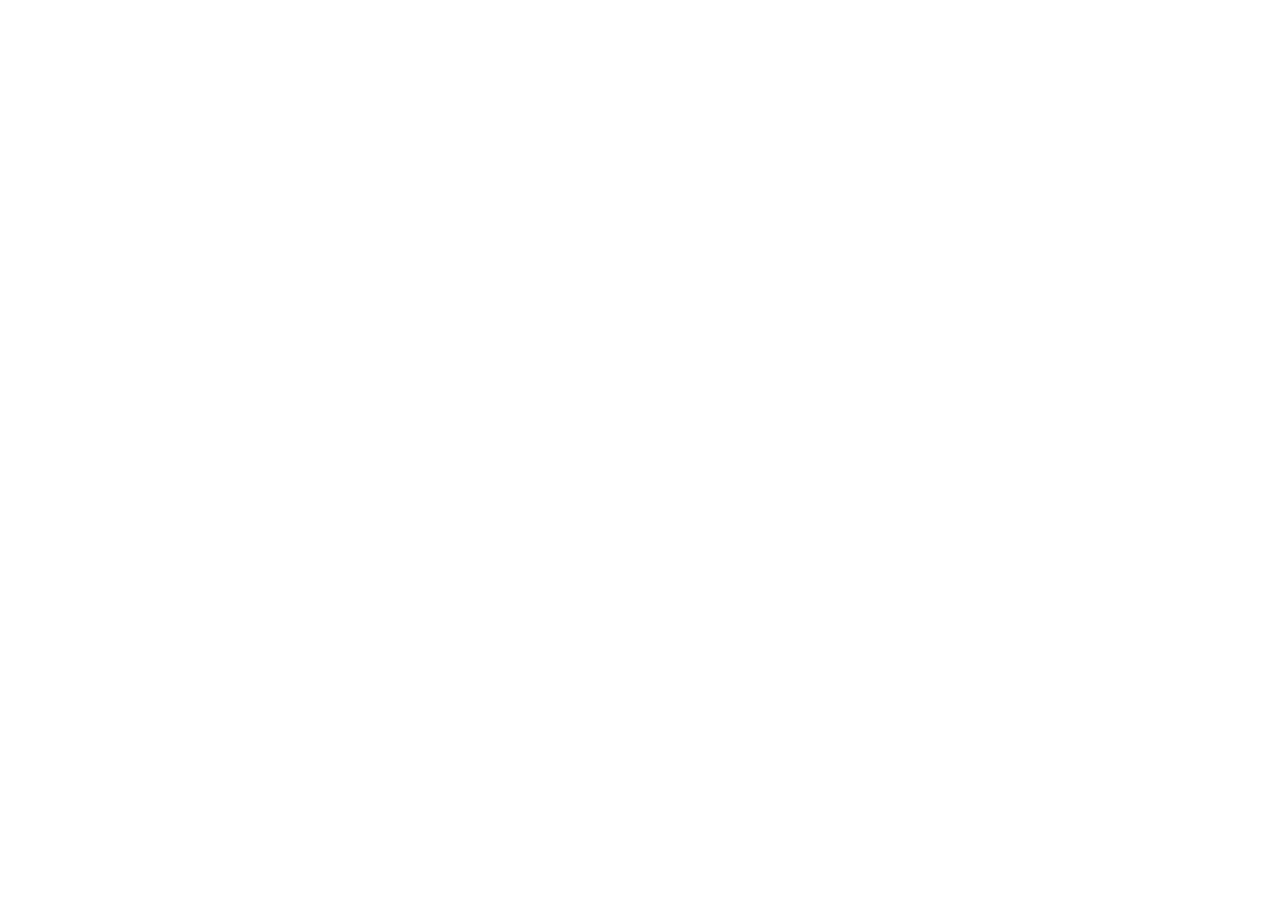
==== contact.html @ 12183ff2 "Add files via upload" ====
<!doctype html>
<html lang="en">
<head>
<meta charset="utf-8">
<meta name="viewport" content="width=device-width, initial-scale=1">
<title>Contact · Soham Chowdhury</title>
<meta name="description" content="Contact details of Soham Chowdhury.">
<link rel="icon" href="images/favicon.svg" type="image/svg+xml">
<link rel="stylesheet" href="assets/style.css">
</head>
<body data-page="contact">
<div id="header"></div>
<main id="main"></main>
<div id="footer"></div>
<noscript><p style="padding:24px">This site needs JavaScript to display its content.</p></noscript>
<script src="content/site.js"></script>
<script src="content/publications.js"></script>
<script src="assets/app.js"></script>
</body>
</html>
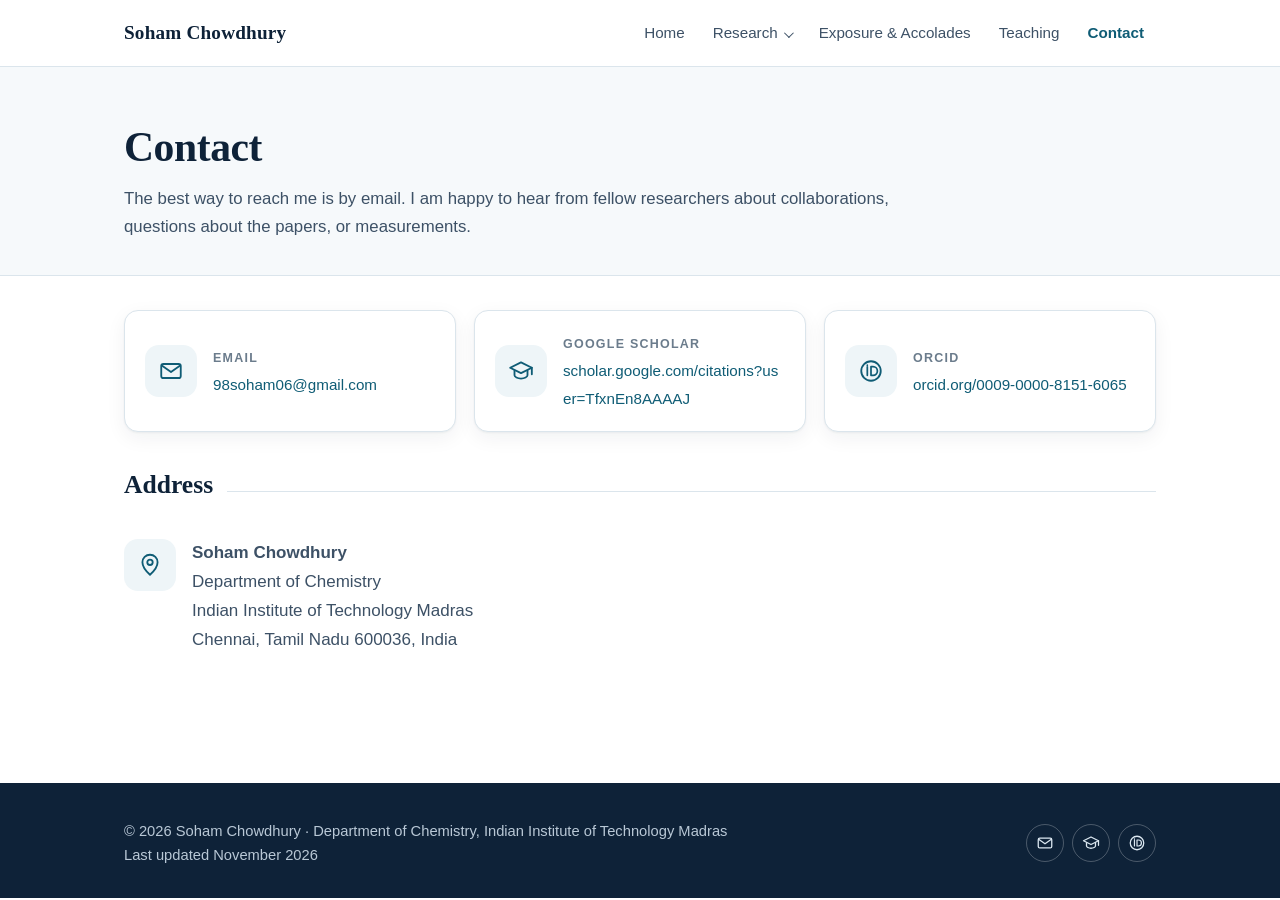
==== commit 3da9acf2: "Add files via upload" ====
--- a/contact.html
+++ b/contact.html
@@ -5,16 +5,16 @@
 <meta name="viewport" content="width=device-width, initial-scale=1">
 <title>Contact · Soham Chowdhury</title>
 <meta name="description" content="Contact details of Soham Chowdhury.">
-<link rel="icon" href="images/favicon.svg" type="image/svg+xml">
-<link rel="stylesheet" href="assets/style.css">
+<link rel="icon" href="favicon.svg" type="image/svg+xml">
+<link rel="stylesheet" href="style.css">
 </head>
 <body data-page="contact">
 <div id="header"></div>
 <main id="main"></main>
 <div id="footer"></div>
 <noscript><p style="padding:24px">This site needs JavaScript to display its content.</p></noscript>
-<script src="content/site.js"></script>
-<script src="content/publications.js"></script>
-<script src="assets/app.js"></script>
+<script src="site.js"></script>
+<script src="publications.js"></script>
+<script src="app.js"></script>
 </body>
 </html>
--- a/style.css
+++ b/style.css
@@ -0,0 +1,241 @@
+/* ------------------------------------------------------------------
+   Soham Chowdhury — academic site
+   Colours and fonts can be changed in the :root block below.
+------------------------------------------------------------------- */
+:root {
+  --ink: #0e2238;
+  --ink-soft: #3d5166;
+  --muted: #6b7c8c;
+  --accent: #1a7a99;
+  --accent-dark: #0f5c75;
+  --tint: #eef5f8;
+  --tint-2: #f6f9fb;
+  --line: #dbe5ec;
+  --bg: #ffffff;
+  --radius: 14px;
+  --shadow: 0 1px 2px rgba(14, 34, 56, .05), 0 6px 20px rgba(14, 34, 56, .06);
+  --serif: "Iowan Old Style", "Palatino Linotype", Palatino, Georgia, "Times New Roman", serif;
+  --sans: -apple-system, BlinkMacSystemFont, "Segoe UI", Roboto, "Helvetica Neue", Arial, sans-serif;
+  --maxw: 1080px;
+}
+
+* { box-sizing: border-box; }
+html { scroll-behavior: smooth; }
+body {
+  margin: 0;
+  font-family: var(--sans);
+  font-size: 17px;
+  line-height: 1.65;
+  color: var(--ink);
+  background: var(--bg);
+  -webkit-font-smoothing: antialiased;
+}
+img { max-width: 100%; display: block; }
+a { color: var(--accent-dark); text-decoration-thickness: 1px; text-underline-offset: 3px; }
+a:hover { color: var(--accent); }
+h1, h2, h3 { font-family: var(--serif); font-weight: 600; line-height: 1.2; margin: 0 0 .5em; color: var(--ink); }
+h1 { font-size: clamp(2.2rem, 5vw, 3.2rem); letter-spacing: -.01em; }
+h2 { font-size: 1.6rem; }
+h3 { font-size: 1.15rem; }
+p { margin: 0 0 1em; }
+.wrap { max-width: var(--maxw); margin: 0 auto; padding: 0 24px; }
+.skip { position: absolute; left: -999px; }
+.skip:focus { left: 12px; top: 12px; background: #fff; padding: 8px 12px; z-index: 100; }
+
+/* ---------- header ---------- */
+.site-header {
+  position: sticky; top: 0; z-index: 50;
+  background: rgba(255, 255, 255, .88);
+  backdrop-filter: saturate(1.4) blur(10px);
+  -webkit-backdrop-filter: saturate(1.4) blur(10px);
+  border-bottom: 1px solid var(--line);
+}
+.site-header .wrap { display: flex; align-items: center; justify-content: space-between; height: 66px; }
+.brand { font-family: var(--serif); font-weight: 600; font-size: 1.2rem; color: var(--ink); text-decoration: none; letter-spacing: .01em; }
+.brand:hover { color: var(--accent-dark); }
+.nav { display: flex; align-items: center; gap: 4px; }
+.nav a, .nav button.drop-btn {
+  font: inherit; font-size: .95rem; color: var(--ink-soft);
+  text-decoration: none; background: none; border: 0; cursor: pointer;
+  padding: 8px 12px; border-radius: 8px;
+}
+.nav a:hover, .nav button.drop-btn:hover { background: var(--tint); color: var(--ink); }
+.nav a.active, .nav .has-drop.active > button.drop-btn { color: var(--accent-dark); font-weight: 600; }
+.has-drop { position: relative; }
+.drop-btn::after { content: ""; display: inline-block; margin-left: 6px; width: 6px; height: 6px; border: solid currentColor; border-width: 0 1.5px 1.5px 0; transform: rotate(45deg) translateY(-2px); }
+.drop-menu {
+  display: none; position: absolute; top: 100%; left: 0; min-width: 190px; padding: 6px;
+  background: #fff; border: 1px solid var(--line); border-radius: 12px; box-shadow: var(--shadow);
+}
+.has-drop:hover .drop-menu, .has-drop.open .drop-menu, .has-drop:focus-within .drop-menu { display: block; }
+.drop-menu a { display: block; }
+.menu-toggle { display: none; }
+
+@media (max-width: 860px) {
+  .menu-toggle { display: inline-flex; align-items: center; gap: 8px; font: inherit; background: none; border: 1px solid var(--line); border-radius: 8px; padding: 7px 12px; cursor: pointer; color: var(--ink); }
+  .nav { display: none; position: absolute; top: 66px; left: 0; right: 0; flex-direction: column; align-items: stretch; background: #fff; border-bottom: 1px solid var(--line); padding: 10px 16px 16px; gap: 0; }
+  .nav.open { display: flex; }
+  .nav a, .nav button.drop-btn { padding: 11px 8px; text-align: left; width: 100%; }
+  .drop-menu { position: static; display: block; border: 0; box-shadow: none; padding: 0 0 0 14px; }
+  .drop-btn::after { display: none; }
+}
+
+/* ---------- hero ---------- */
+.hero {
+  position: relative; overflow: hidden;
+  background:
+    linear-gradient(180deg, rgba(238,245,248,.95), rgba(255,255,255,.97)),
+    url("hex.svg");
+  border-bottom: 1px solid var(--line);
+}
+.hero::before {
+  content: ""; position: absolute; inset: 0; opacity: .5; pointer-events: none;
+  background: url("hex.svg") center / 220px;
+  -webkit-mask-image: linear-gradient(90deg, transparent 20%, #000 100%);
+  mask-image: linear-gradient(90deg, transparent 20%, #000 100%);
+}
+.hero .wrap { position: relative; display: grid; grid-template-columns: 1.55fr 1fr; gap: 56px; align-items: center; padding-top: 72px; padding-bottom: 72px; }
+.eyebrow { font-size: .8rem; letter-spacing: .14em; text-transform: uppercase; color: var(--accent-dark); font-weight: 600; margin-bottom: 14px; }
+.hero .affil { color: var(--ink-soft); margin-bottom: 18px; }
+.hero .lead { font-size: 1.15rem; color: var(--ink-soft); max-width: 36em; }
+.portrait { justify-self: center; width: 100%; max-width: 330px; }
+.portrait img { width: 100%; aspect-ratio: 4 / 5; object-fit: cover; object-position: top; border-radius: 22px; box-shadow: var(--shadow); border: 6px solid #fff; }
+.open-to-work { display: inline-flex; gap: 10px; align-items: center; margin-top: 18px; padding: 9px 14px; background: #fff; border: 1px solid var(--line); border-left: 3px solid var(--accent); border-radius: 10px; font-size: .95rem; color: var(--ink-soft); }
+
+@media (max-width: 860px) {
+  .hero .wrap { grid-template-columns: 1fr; gap: 32px; padding-top: 40px; padding-bottom: 48px; }
+  .portrait { order: -1; max-width: 220px; }
+}
+
+/* ---------- buttons & icon row ---------- */
+.btn-row { display: flex; flex-wrap: wrap; gap: 10px; margin: 22px 0 18px; }
+.btn { display: inline-flex; align-items: center; gap: 8px; padding: 10px 18px; border-radius: 999px; font-size: .95rem; font-weight: 600; text-decoration: none; border: 1px solid var(--accent-dark); }
+.btn.primary { background: var(--accent-dark); color: #fff; }
+.btn.primary:hover { background: var(--ink); border-color: var(--ink); color: #fff; }
+.btn.ghost { color: var(--accent-dark); background: #fff; }
+.btn.ghost:hover { background: var(--tint); }
+.icon-row { display: flex; flex-wrap: wrap; gap: 8px; }
+.icon-link { display: inline-flex; width: 42px; height: 42px; align-items: center; justify-content: center; border-radius: 50%; background: #fff; border: 1px solid var(--line); color: var(--ink-soft); transition: .15s; }
+.icon-link:hover { color: #fff; background: var(--accent-dark); border-color: var(--accent-dark); }
+.icon { width: 21px; height: 21px; display: block; }
+
+/* ---------- sections ---------- */
+section.block { padding: 64px 0 8px; }
+.page-head { padding: 56px 0 16px; border-bottom: 1px solid var(--line); background: var(--tint-2); }
+.page-head h1 { font-size: clamp(1.9rem, 4vw, 2.6rem); margin-bottom: .3em; }
+.page-head p { color: var(--ink-soft); max-width: 46em; margin: 0 0 18px; font-size: 1.05rem; }
+.section-title { display: flex; align-items: center; gap: 14px; margin-bottom: 26px; }
+.section-title::after { content: ""; flex: 1; height: 1px; background: var(--line); }
+main > .wrap:last-child, main > section:last-child { padding-bottom: 72px; }
+.two-col { display: grid; grid-template-columns: 1fr 1fr; gap: 48px; }
+@media (max-width: 860px) { .two-col { grid-template-columns: 1fr; gap: 8px; } }
+.bio p { max-width: 52em; }
+
+.cards { display: grid; grid-template-columns: repeat(auto-fill, minmax(240px, 1fr)); gap: 18px; }
+.card {
+  background: #fff; border: 1px solid var(--line); border-radius: var(--radius);
+  padding: 22px 22px 18px; box-shadow: var(--shadow);
+}
+.card h3 { margin-bottom: .4em; }
+.card p { color: var(--ink-soft); font-size: .97rem; margin: 0; }
+.card.accent-top { border-top: 3px solid var(--accent); }
+
+.timeline { list-style: none; margin: 0; padding: 0; }
+.timeline li { position: relative; padding: 0 0 22px 22px; border-left: 2px solid var(--line); margin-left: 6px; }
+.timeline li::before { content: ""; position: absolute; left: -7px; top: 6px; width: 12px; height: 12px; background: #fff; border: 2px solid var(--accent); border-radius: 50%; }
+.timeline li:last-child { border-left-color: transparent; padding-bottom: 6px; }
+.timeline .when { font-size: .82rem; letter-spacing: .06em; text-transform: uppercase; color: var(--accent-dark); font-weight: 600; }
+.timeline .what { font-weight: 600; }
+.timeline .where, .timeline .note { color: var(--ink-soft); font-size: .95rem; }
+
+.news { list-style: none; padding: 0; margin: 0; }
+.news li { display: grid; grid-template-columns: 90px 1fr; gap: 16px; padding: 12px 0; border-bottom: 1px solid var(--line); }
+.news li:last-child { border-bottom: 0; }
+.news .date { color: var(--accent-dark); font-weight: 600; font-size: .9rem; }
+@media (max-width: 560px) { .news li { grid-template-columns: 1fr; gap: 2px; } }
+
+/* ---------- research ---------- */
+.theme { display: grid; grid-template-columns: 56px 1fr; gap: 20px; padding: 26px 0; border-bottom: 1px solid var(--line); }
+.theme:last-child { border-bottom: 0; }
+.theme .num { font-family: var(--serif); font-size: 2rem; color: var(--accent); line-height: 1; }
+.theme p { color: var(--ink-soft); max-width: 50em; }
+.related { font-size: .9rem; color: var(--muted); }
+.related a { margin-right: 10px; }
+
+/* ---------- instruments ---------- */
+.photo-pair { display: grid; grid-template-columns: 1fr 1fr; gap: 18px; margin: 32px 0 8px; }
+.photo-pair figure { margin: 0; }
+.photo-pair img { width: 100%; aspect-ratio: 2 / 1; object-fit: cover; border-radius: var(--radius); box-shadow: var(--shadow); }
+figcaption { font-size: .88rem; color: var(--muted); margin-top: 8px; }
+@media (max-width: 700px) { .photo-pair { grid-template-columns: 1fr; } }
+.inst-grid { display: grid; grid-template-columns: repeat(auto-fill, minmax(320px, 1fr)); gap: 22px; }
+.inst { background: #fff; border: 1px solid var(--line); border-radius: var(--radius); overflow: hidden; box-shadow: var(--shadow); display: flex; flex-direction: column; }
+.inst .ph { aspect-ratio: 16 / 9; background: var(--tint); display: flex; align-items: center; justify-content: center; flex-direction: column; gap: 6px; color: var(--muted); font-size: .85rem; border-bottom: 1px dashed var(--line); }
+.inst .ph svg { width: 30px; height: 30px; opacity: .6; }
+.inst img.shot { width: 100%; aspect-ratio: 16 / 9; object-fit: cover; }
+.inst .body { padding: 18px 20px 20px; }
+.inst .tag { font-size: .75rem; letter-spacing: .1em; text-transform: uppercase; color: var(--accent-dark); font-weight: 600; margin-bottom: 4px; }
+.inst h3 { font-size: 1.08rem; margin-bottom: .45em; }
+.inst p { color: var(--ink-soft); font-size: .95rem; margin: 0; }
+
+/* ---------- publications ---------- */
+.stats { display: flex; flex-wrap: wrap; gap: 28px; margin: 6px 0 10px; }
+.stat b { display: block; font-family: var(--serif); font-size: 1.9rem; line-height: 1; color: var(--accent-dark); }
+.stat span { font-size: .85rem; color: var(--muted); }
+.toolbar { display: flex; flex-wrap: wrap; gap: 12px; align-items: center; justify-content: space-between; margin: 28px 0 8px; }
+.filters { display: flex; flex-wrap: wrap; gap: 8px; }
+.chip { font: inherit; font-size: .9rem; padding: 7px 14px; border-radius: 999px; border: 1px solid var(--line); background: #fff; color: var(--ink-soft); cursor: pointer; }
+.chip:hover { background: var(--tint); }
+.chip.on { background: var(--accent-dark); border-color: var(--accent-dark); color: #fff; }
+.search { font: inherit; font-size: .95rem; padding: 9px 14px; border: 1px solid var(--line); border-radius: 999px; min-width: 230px; background: #fff; color: var(--ink); }
+.search:focus, .chip:focus-visible { outline: 2px solid var(--accent); outline-offset: 2px; }
+.year-head { font-family: var(--serif); font-size: 1.35rem; margin: 34px 0 6px; padding-bottom: 6px; border-bottom: 1px solid var(--line); color: var(--accent-dark); }
+.pub { display: grid; grid-template-columns: 38px 1fr; gap: 10px; padding: 16px 0; border-bottom: 1px solid var(--line); }
+.pub:last-child { border-bottom: 0; }
+.pub .n { color: var(--muted); font-size: .9rem; padding-top: 2px; text-align: right; }
+.pub .t { font-weight: 600; line-height: 1.4; margin-bottom: 4px; }
+.pub .a { color: var(--ink-soft); font-size: .95rem; }
+.pub .a b { color: var(--ink); }
+.pub .j { font-size: .95rem; color: var(--ink-soft); margin-top: 2px; }
+.pub .j i { color: var(--ink); }
+.pub .links { margin-top: 8px; display: flex; gap: 8px; flex-wrap: wrap; }
+.mini { font-size: .8rem; font-weight: 600; text-decoration: none; padding: 3px 11px; border-radius: 999px; border: 1px solid var(--line); color: var(--accent-dark); background: var(--tint-2); }
+.mini:hover { background: var(--accent-dark); color: #fff; border-color: var(--accent-dark); }
+.badge { display: inline-block; font-size: .7rem; letter-spacing: .06em; text-transform: uppercase; font-weight: 700; color: var(--accent-dark); background: var(--tint); padding: 2px 8px; border-radius: 999px; margin-left: 8px; vertical-align: 2px; }
+.empty { color: var(--muted); padding: 30px 0; }
+.note-small { font-size: .88rem; color: var(--muted); margin-top: 26px; }
+
+/* ---------- timeline-style list pages ---------- */
+.entry { padding: 20px 22px; background: #fff; border: 1px solid var(--line); border-radius: var(--radius); box-shadow: var(--shadow); margin-bottom: 16px; display: grid; grid-template-columns: 170px 1fr; gap: 20px; }
+.entry .when { color: var(--accent-dark); font-weight: 600; font-size: .92rem; }
+.entry h3 { margin-bottom: .2em; }
+.entry .where { color: var(--ink-soft); font-size: .95rem; }
+.entry p { margin: 8px 0 0; color: var(--ink-soft); font-size: .95rem; }
+@media (max-width: 640px) { .entry { grid-template-columns: 1fr; gap: 4px; } }
+table.courses { width: 100%; border-collapse: collapse; background: #fff; border: 1px solid var(--line); border-radius: var(--radius); overflow: hidden; box-shadow: var(--shadow); font-size: .95rem; }
+table.courses th { text-align: left; background: var(--tint); font-weight: 600; padding: 12px 16px; font-size: .82rem; letter-spacing: .06em; text-transform: uppercase; color: var(--ink-soft); }
+table.courses td { padding: 12px 16px; border-top: 1px solid var(--line); vertical-align: top; }
+.table-wrap { overflow-x: auto; }
+
+/* ---------- contact ---------- */
+.contact-grid { display: grid; grid-template-columns: repeat(auto-fill, minmax(300px, 1fr)); gap: 18px; }
+.contact-card { display: grid; grid-template-columns: 52px 1fr; gap: 16px; align-items: center; padding: 18px 20px; background: #fff; border: 1px solid var(--line); border-radius: var(--radius); box-shadow: var(--shadow); text-decoration: none; color: var(--ink); transition: .15s; }
+.contact-card:hover { border-color: var(--accent); transform: translateY(-1px); color: var(--ink); }
+.contact-card .ic { width: 52px; height: 52px; border-radius: 14px; background: var(--tint); color: var(--accent-dark); display: flex; align-items: center; justify-content: center; }
+.contact-card .ic .icon { width: 26px; height: 26px; }
+.contact-card .lbl { font-size: .78rem; text-transform: uppercase; letter-spacing: .1em; color: var(--muted); font-weight: 600; }
+.contact-card .txt { color: var(--accent-dark); font-size: .95rem; word-break: break-all; }
+address { font-style: normal; color: var(--ink-soft); line-height: 1.7; }
+
+/* ---------- footer ---------- */
+.site-footer { background: var(--ink); color: #b9c8d6; padding: 36px 0 30px; margin-top: 56px; font-size: .92rem; }
+.site-footer .wrap { display: flex; flex-wrap: wrap; justify-content: space-between; gap: 18px; align-items: center; }
+.site-footer a { color: #dce8f1; }
+.site-footer .icon-link { background: transparent; border-color: rgba(255,255,255,.25); color: #dce8f1; width: 38px; height: 38px; }
+.site-footer .icon-link:hover { background: #fff; color: var(--ink); border-color: #fff; }
+.site-footer .icon { width: 18px; height: 18px; }
+
+@media print {
+  .site-header, .site-footer, .toolbar, .btn-row, .icon-row { display: none; }
+  body { font-size: 12pt; }
+}
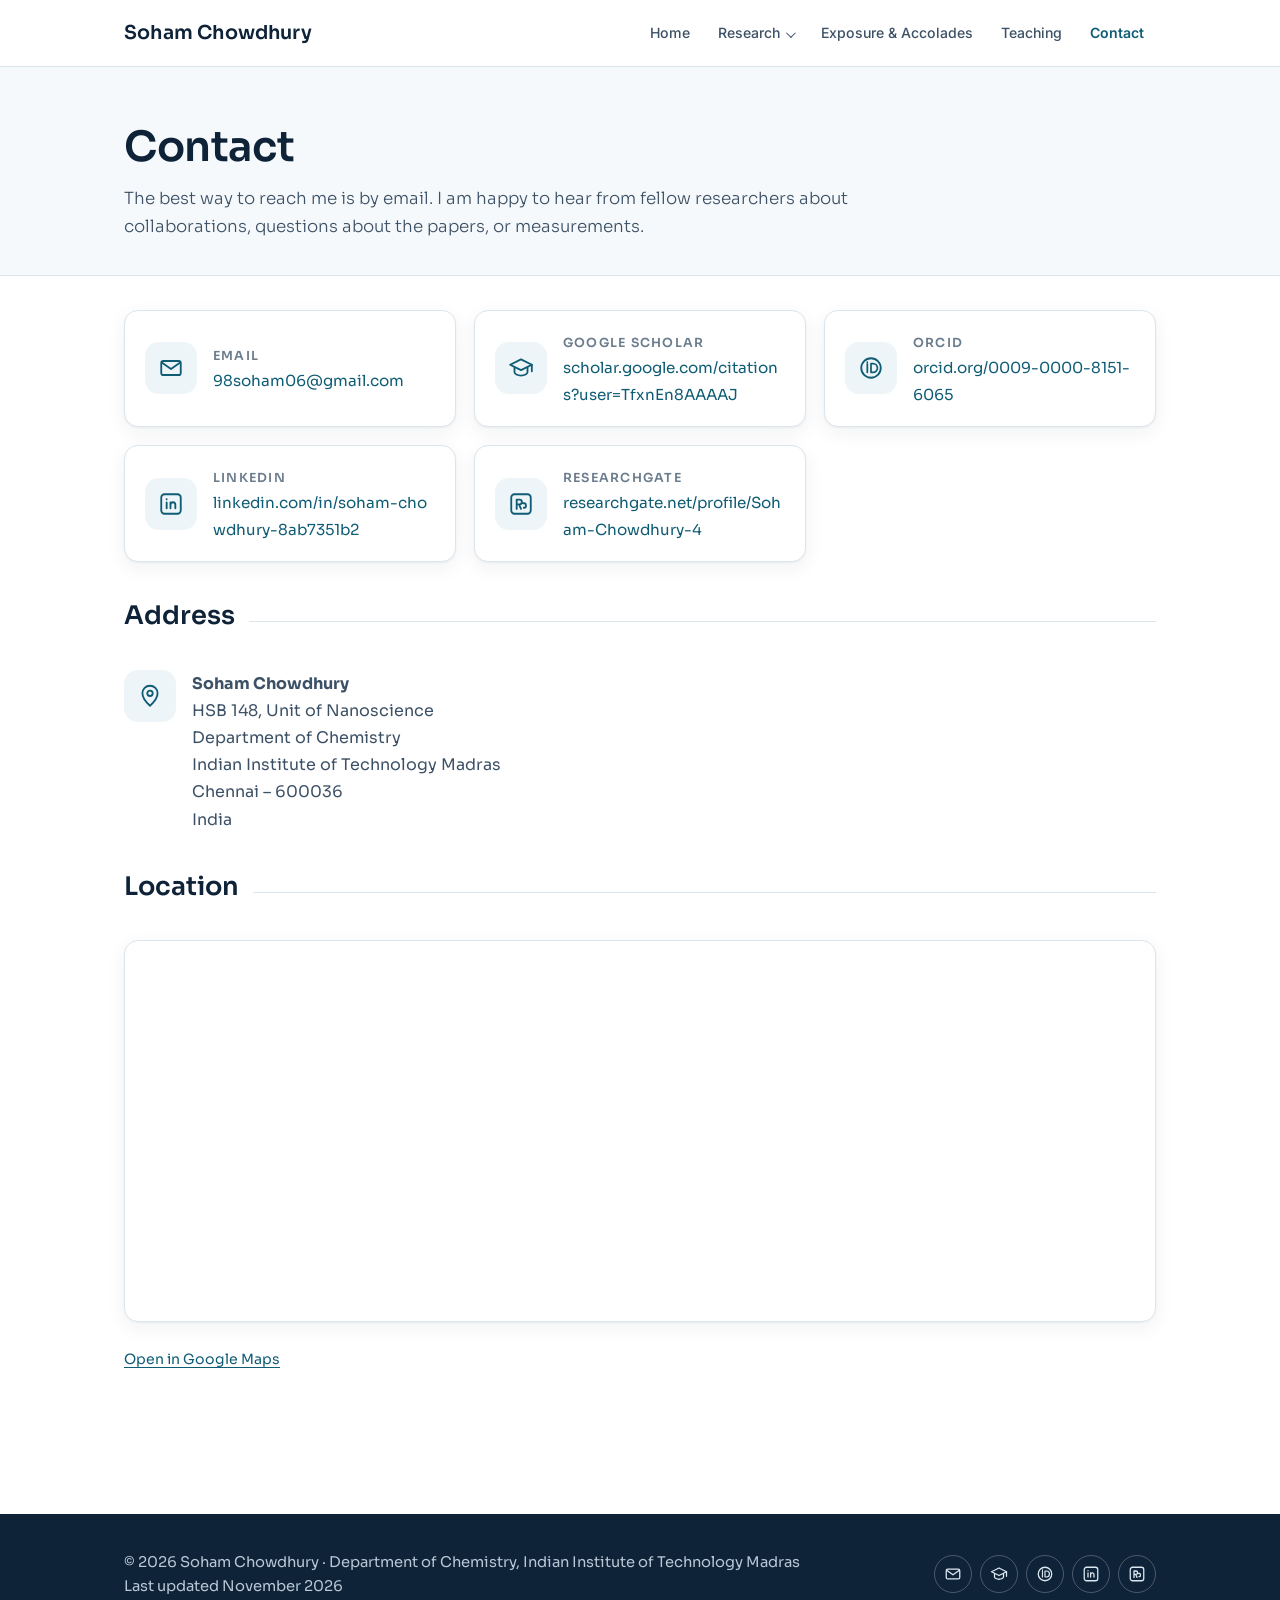
==== commit 6ec0ab04: "Use Sora and Inter fonts, add ISRO logo Co-Authored-By: Claude Sonnet 5.5 <noreply@anthropic.com> Cl" ====
--- a/contact.html
+++ b/contact.html
@@ -6,6 +6,9 @@
 <title>Contact · Soham Chowdhury</title>
 <meta name="description" content="Contact details of Soham Chowdhury.">
 <link rel="icon" href="favicon.svg" type="image/svg+xml">
+<link rel="preconnect" href="https://fonts.googleapis.com">
+<link rel="preconnect" href="https://fonts.gstatic.com" crossorigin>
+<link href="https://fonts.googleapis.com/css2?family=Inter:wght@500&family=Sora:wght@300;400;500;600;700&display=swap" rel="stylesheet">
 <link rel="stylesheet" href="style.css">
 </head>
 <body data-page="contact">
--- a/style.css
+++ b/style.css
@@ -14,8 +14,8 @@
   --bg: #ffffff;
   --radius: 14px;
   --shadow: 0 1px 2px rgba(14, 34, 56, .05), 0 6px 20px rgba(14, 34, 56, .06);
-  --serif: "Iowan Old Style", "Palatino Linotype", Palatino, Georgia, "Times New Roman", serif;
-  --sans: -apple-system, BlinkMacSystemFont, "Segoe UI", Roboto, "Helvetica Neue", Arial, sans-serif;
+  --serif: "Sora", -apple-system, BlinkMacSystemFont, "Segoe UI", Roboto, "Helvetica Neue", sans-serif;
+  --sans: "Sora", -apple-system, BlinkMacSystemFont, "Segoe UI", Roboto, "Helvetica Neue", sans-serif;
   --maxw: 1080px;
 }
 
@@ -24,7 +24,7 @@
 body {
   margin: 0;
   font-family: var(--sans);
-  font-size: 17px;
+  font-size: 16px;
   line-height: 1.65;
   color: var(--ink);
   background: var(--bg);
@@ -34,7 +34,7 @@
 a { color: var(--accent-dark); text-decoration-thickness: 1px; text-underline-offset: 3px; }
 a:hover { color: var(--accent); }
 h1, h2, h3 { font-family: var(--serif); font-weight: 600; line-height: 1.2; margin: 0 0 .5em; color: var(--ink); }
-h1 { font-size: clamp(2.2rem, 5vw, 3.2rem); letter-spacing: -.01em; }
+h1 { font-size: clamp(2rem, 4.4vw, 2.8rem); letter-spacing: -.01em; }
 h2 { font-size: 1.6rem; }
 h3 { font-size: 1.15rem; }
 p { margin: 0 0 1em; }
@@ -239,3 +239,35 @@
   .site-header, .site-footer, .toolbar, .btn-row, .icon-row { display: none; }
   body { font-size: 12pt; }
 }
+
+/* ---------- funding & group logo ---------- */
+.group-logo { display: inline-block; margin: 2px 0 6px; }
+.group-logo img { height: 56px; width: auto; display: block; }
+.fund-grid { display: grid; grid-template-columns: repeat(auto-fill, minmax(240px, 1fr)); gap: 18px; }
+.fund { display: grid; grid-template-columns: 64px 1fr; gap: 14px; align-items: center; padding: 18px 20px; background: #fff; border: 1px solid var(--line); border-radius: var(--radius); box-shadow: var(--shadow); color: var(--ink); text-decoration: none; }
+a.fund:hover { border-color: var(--accent); color: var(--ink); }
+.fund-logo { width: 64px; height: 64px; display: flex; align-items: center; justify-content: center; background: #fff; border: 1px solid var(--line); border-radius: 12px; padding: 8px; }
+.fund-logo img { max-width: 100%; max-height: 100%; object-fit: contain; }
+.fund-logo span { font-family: var(--serif); font-weight: 600; color: var(--accent-dark); font-size: .95rem; text-align: center; line-height: 1.15; }
+.fund h3 { font-size: 1rem; margin-bottom: .25em; }
+.fund p { margin: 0; color: var(--ink-soft); font-size: .92rem; line-height: 1.5; }
+
+/* ---------- map, teaching table details ---------- */
+.map { border: 1px solid var(--line); border-radius: var(--radius); overflow: hidden; box-shadow: var(--shadow); }
+.map iframe { display: block; width: 100%; height: 380px; border: 0; }
+table.courses td .sub { color: var(--muted); font-size: .85rem; margin-top: 2px; }
+.group-logo img { background: #fff; padding: 6px 12px; border-radius: 10px; border: 1px solid var(--line); height: 64px; }
+
+/* funding cards: logo on top so wide logos stay legible */
+.fund { grid-template-columns: 1fr; gap: 12px; align-items: start; }
+.fund-logo { width: 100%; height: 76px; padding: 10px 14px; }
+.fund-logo img { max-height: 100%; }
+
+/* ---------- typography (matches pradeepresearch.org: Sora + Inter) ---------- */
+body { font-weight: 400; }
+h1, h2, h3, .brand { font-weight: 600; }
+.hero .lead, .page-head p { font-weight: 300; }
+.nav a, .nav button.drop-btn { font-family: "Inter", var(--sans); font-weight: 500; font-size: .88rem; }
+.eyebrow, .tag, .badge, .chip, .btn, .stat b { font-family: var(--sans); }
+.stat b { font-weight: 600; }
+.theme .num { font-weight: 300; }
